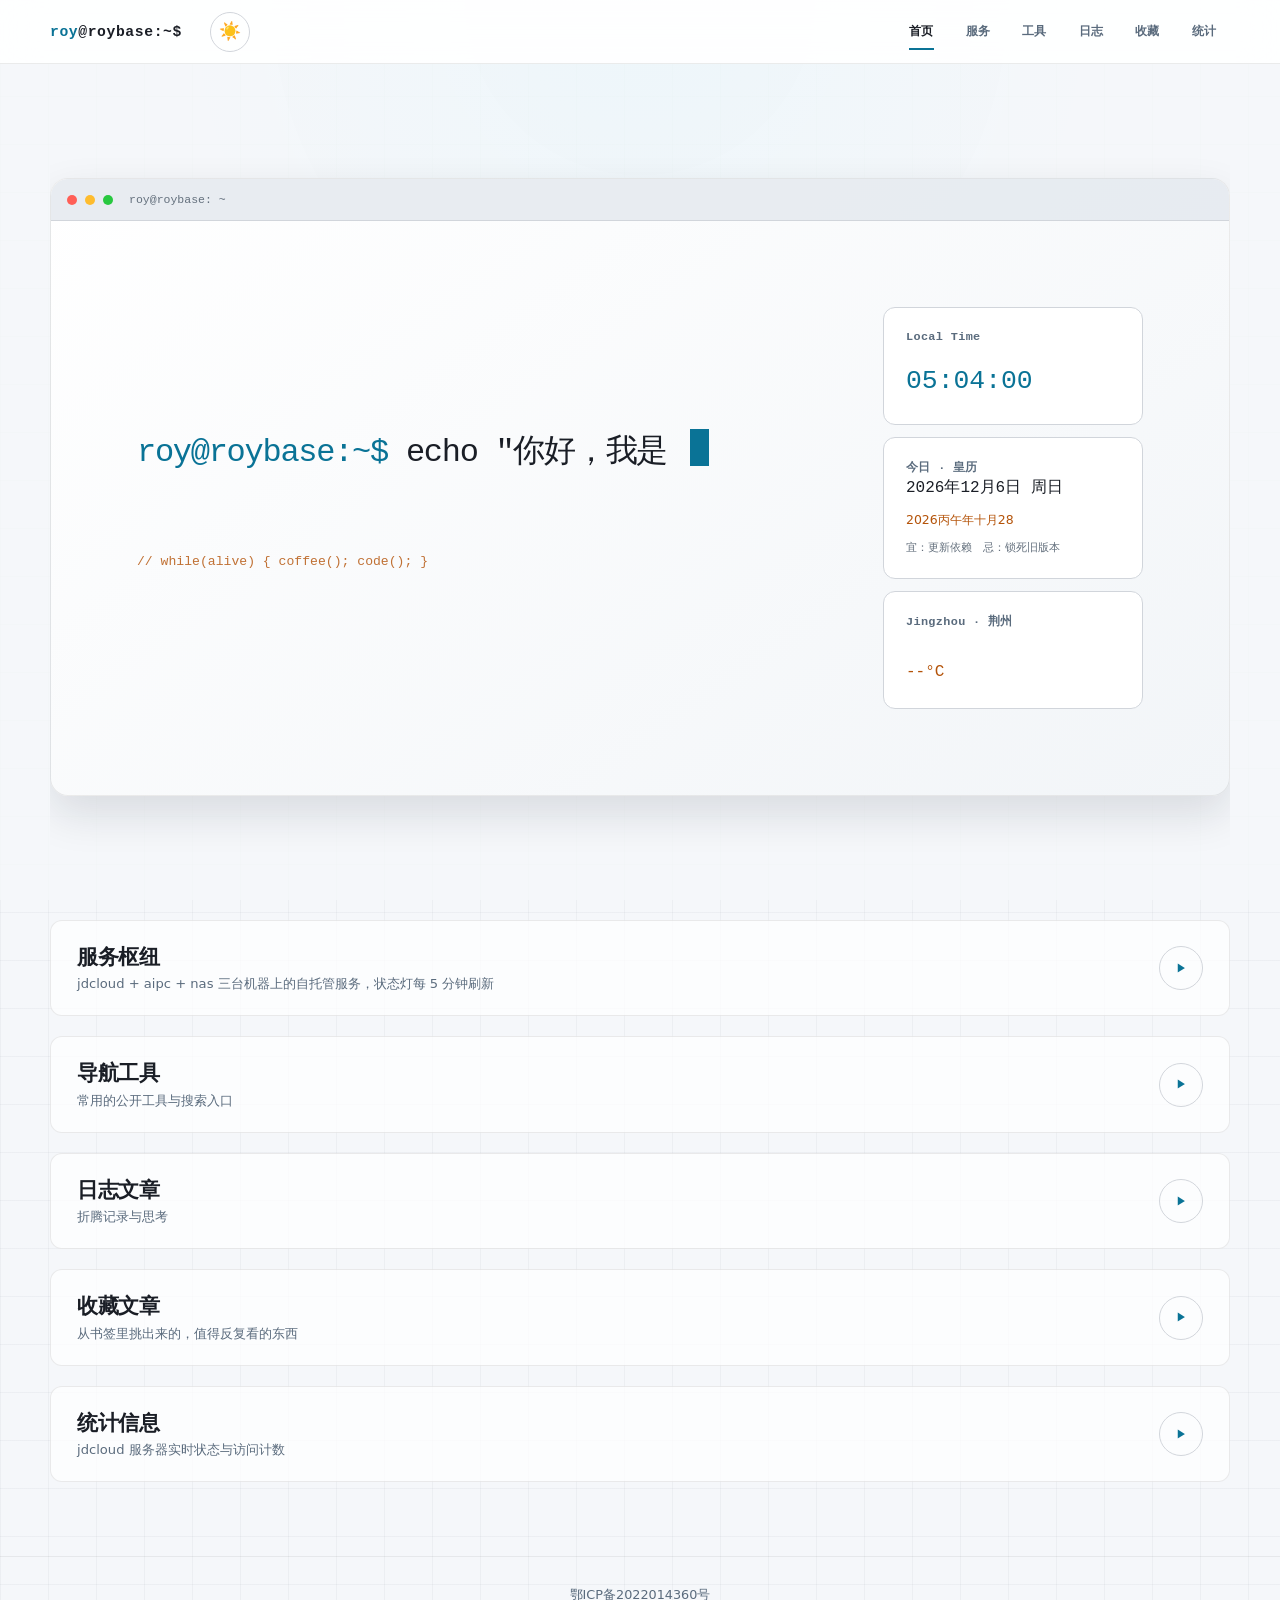
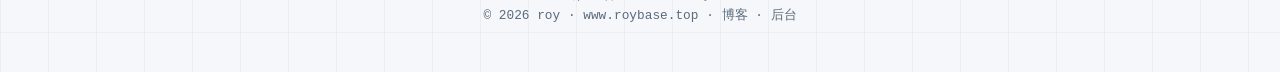
==== index.html @ a07531f5 "refactor: 面板卡片 1Panel->AcePanel(/admin)、删除已下线 DSH 卡片、打字机文案路径改指宿主 nginx" ====
<!DOCTYPE html>
<html lang="zh-CN">
<head>
  <meta charset="utf-8">
  <meta name="viewport" content="width=device-width, initial-scale=1">
  <title>roybase · roy 的个人主页与自托管服务导航</title>
  <meta name="description" content="roy 的个人主页与自托管服务导航：汇总 jdcloud / aipc / nas 三台机器上的 16 个自托管服务（1Panel、SiYuan、NAS、DSH 等），附常用工具导航、折腾日志与技术收藏。">
  <meta name="keywords" content="自托管,homelab,个人主页,导航,1Panel,SiYuan,NAS,工具导航,折腾日志">
  <meta name="author" content="roy">
  <meta name="robots" content="index,follow,max-image-preview:large">
  <meta property="og:title" content="roybase · roy 的个人主页与自托管服务导航">
  <meta property="og:description" content="汇总三台服务器上的 16 个自托管服务、工具导航与折腾日志。">
  <meta property="og:type" content="website">
  <meta property="og:locale" content="zh_CN">
  <meta property="og:site_name" content="roybase">
  <meta property="og:image" content="https://www.roybase.top/img/og-image.webp">
  <meta property="og:image:type" content="image/webp">
  <meta property="og:image:width" content="1200">
  <meta property="og:image:height" content="630">
  <meta name="twitter:card" content="summary">
  <meta name="twitter:image" content="https://www.roybase.top/img/og-image.webp">
  <meta name="twitter:title" content="roybase · roy 的个人主页与自托管服务导航">
  <meta name="twitter:description" content="汇总三台服务器上的 16 个自托管服务、工具导航与折腾日志。">
  <meta property="og:url" content="https://www.roybase.top/">
  <link rel="canonical" href="https://www.roybase.top/">
  <link rel="alternate" type="application/rss+xml" title="roybase 日志" href="/api/blog">
  <link rel="dns-prefetch" href="https://api.open-meteo.com">
<script type="application/ld+json">
  {
    "@context": "https://schema.org",
    "@type": "Person",
    "name": "roy",
    "url": "https://www.roybase.top/",
    "description": "roy 的个人主页与自托管服务导航",
    "sameAs": [
      "https://blog.roybase.top/"
    ]
  }
  </script>
<script type="application/ld+json">
  {
    "@context": "https://schema.org",
    "@type": "WebSite",
    "name": "roybase",
    "alternateName": "roy 的个人主页",
    "url": "https://www.roybase.top/",
    "inLanguage": "zh-CN",
    "description": "roy 的个人主页：自托管服务、工具导航、日志与收藏"
  }
  </script>
  <link rel="icon" href="/favicon.ico" sizes="48x48 32x32 16x16">
  <link rel="icon" href="data:image/svg+xml,%3Csvg xmlns='http://www.w3.org/2000/svg' viewBox='0 0 64 64'%3E%3Crect width='64' height='64' rx='12' fill='%230a0e14'/%3E%3Cpath d='M18 22l14 10-14 10' stroke='%236ee7ff' stroke-width='6' fill='none' stroke-linecap='round' stroke-linejoin='round'/%3E%3Crect x='36' y='42' width='12' height='6' fill='%23ffb86b'/%3E%3C/svg%3E" type="image/svg+xml">
  <link rel="apple-touch-icon" href="/img/apple-touch-icon.png">
  <link rel="manifest" href="/manifest.json">
  <meta name="theme-color" id="meta-theme-color" content="#0a0e14">
  <script src="/js/theme.js?v=1"></script>

  <link rel="stylesheet" href="/css/style.css?v=13">
</head>
<body>
<a href="#main-content" class="sr-only sr-only-focusable">跳转到主要内容</a>


  <!-- 左导航挂件：终端风格装饰条 -->
  <nav id="sidebar">
    <div class="sidebar-inner">
      <span class="sidebar-brand"><b>roy</b>@roybase</span>
      <div class="sidebar-links">
        <a href="#hero" title="首页">首页</a>
        <a href="#services" title="服务">服务</a>
        <a href="#tools" title="工具">工具</a>
        <a href="#articles" title="日志">日志</a>
        <a href="#bookmarks" title="收藏">收藏</a>
        <a href="#stats" title="统计">统计</a>
      </div>
    </div>
    <div class="sidebar-ticker" id="sidebar-ticker">
      <div class="ticker-inner" id="ticker-inner"></div>
    </div>
  </nav>

  <!-- 顶部导航（移动端） -->
  <nav id="topnav">
    <div class="nav-inner">
      <span class="brand"><b>roy</b>@roybase:~$</span>
      <button class="theme-toggle" id="theme-toggle" title="切换主题" aria-label="切换主题">🌙</button>
      <div class="nav-links">
        <a href="#hero">首页</a>
        <a href="#services">服务</a>
        <a href="#tools">工具</a>
        <a href="#articles">日志</a>
        <a href="#bookmarks">收藏</a>
        <a href="#stats">统计</a>
      </div>
    </div>
  </nav>

  <main class="container" id="main-content">
    <!-- 首屏：终端风介绍 + 时钟 + 天气 -->
    <section id="hero">
      <h1>roybase · roy 的个人主页与自托管服务导航</h1>
      <div class="terminal reveal in">
        <div class="terminal-bar">
          <span class="dot r"></span><span class="dot y"></span><span class="dot g"></span>
          <span class="terminal-title">roy@roybase: ~</span>
        </div>
        <div class="terminal-body">
          <div class="hero-copy">
            <p class="prompt-line">
              <span class="prompt">roy@roybase:~$</span> <span id="typewriter">echo "你好，我是 roy —— 把能自托管的都自托管了"</span><span class="cursor" id="cursor"></span>
            </p>
            <p class="random-dialogue" id="random-dialogue" aria-live="polite">// 正在连接 roybase…</p>
          </div>
          <div class="hero-cards">
            <div class="card" id="clock-card">
              <span class="card-label">Local Time</span>
              <span id="clock" class="mono">--:--:--</span>
            </div>
            <div class="card" id="calendar-card">
              <span class="card-label">今日 · 皇历</span>
              <span id="calendar-gregorian" class="mono">--</span>
              <span id="calendar" class="calendar-lunar">--</span>
              <span id="huangli" class="calendar-note">宜：自托管　忌：拖延</span>
            </div>
            <div class="card" id="weather-card">
              <span class="card-label">Jingzhou · 荆州</span>
              <span id="weather" class="mono">loading…</span>
            </div>
          </div>
        </div>
      </div>
    </section>

    <!-- 服务枢纽：5 组 16 卡片 -->
    <section id="services" class="collapsible-section">
      <button class="section-toggle" aria-expanded="false" aria-controls="services-content" aria-label="服务枢纽">
        <div class="section-head">
          <h2>服务枢纽</h2>
          <p class="section-sub">jdcloud + aipc + nas 三台机器上的自托管服务，状态灯每 5 分钟刷新</p>
        </div>
        <span class="toggle-icon" aria-hidden="true">▶</span>
      </button>
      <div id="services-content" class="section-content" hidden>
        <div id="service-groups">
          <div class="service-group reveal">
            <h3>Home Server · jdcloud</h3>
            <div class="service-grid">
              <a class="card service-card" href="https://1p.roybase.top/admin" target="_blank" rel="noopener" data-key="acepanel">
                <span class="status-dot"></span><h4>AcePanel</h4>
                <p>服务器面板 · jdcloud</p>
                <span class="svc-url">https://1p.roybase.top/admin</span>
              </a>
              <a class="card service-card" href="https://term.roybase.top" target="_blank" rel="noopener" data-key="term">
                <span class="status-dot"></span><h4>Web Terminal</h4>
                <p>网页终端 · jdcloud</p>
                <span class="svc-url">https://term.roybase.top</span>
              </a>
              <a class="card service-card" href="https://nas.roybase.com" target="_blank" rel="noopener" data-key="homebox">
                <span class="status-dot"></span><h4>NAS</h4>
                <p>存储 · Homebox</p>
                <span class="svc-url">https://nas.roybase.com</span>
              </a>
            </div>
          </div>

          <div class="service-group reveal">
            <h3>AI PC · aipc</h3>
            <div class="service-grid">
              <a class="card service-card" href="https://siyuan.roybase.com" target="_blank" rel="noopener" data-key="siyuan">
                <span class="status-dot"></span><h4>SiYuan</h4>
                <p>知识库笔记</p>
                <span class="svc-url">https://siyuan.roybase.com</span>
              </a>
              <a class="card service-card" href="https://itools.roybase.com" target="_blank" rel="noopener" data-key="itools">
                <span class="status-dot"></span><h4>IT Tools</h4>
                <p>IT 工具导航</p>
                <span class="svc-url">https://itools.roybase.com</span>
              </a>
              <a class="card service-card" href="https://lxc.roybase.com" target="_blank" rel="noopener" data-key="lxc">
                <span class="status-dot"></span><h4>Linux Command</h4>
                <p>命令速查</p>
                <span class="svc-url">https://lxc.roybase.com</span>
              </a>
              <a class="card service-card" href="https://apf.roybase.com" target="_blank" rel="noopener" data-key="apf">
                <span class="status-dot"></span><h4>FreeLLMAPI</h4>
                <p>本地 LLM API 网关</p>
                <span class="svc-url">https://apf.roybase.com</span>
              </a>
              <a class="card service-card" href="https://sou.roybase.com" target="_blank" rel="noopener" data-key="sou">
                <span class="status-dot"></span><h4>Hermes Search</h4>
                <p>搜索入口</p>
                <span class="svc-url">https://sou.roybase.com</span>
              </a>

              <a class="card service-card" href="https://lc.roybase.com" target="_blank" rel="noopener" data-key="lc">
                <span class="status-dot"></span><h4>llama.cpp</h4>
                <p>本地 LLM 推理 · aipc</p>
                <span class="svc-url">https://lc.roybase.com</span>
              </a>
            </div>
          </div>

          <div class="service-group reveal">
            <h3>Model Monitor · aipc</h3>
            <div class="service-grid">
              <a class="card service-card" href="https://ai.roybase.com" target="_blank" rel="noopener" data-key="ai-mon">
                <span class="status-dot"></span><h4>模型监控</h4>
                <p>Strata + ninfer 只读面板</p>
                <span class="svc-url">https://ai.roybase.com</span>
              </a>
            </div>
          </div>

          <div class="service-group reveal">
            <h3>AI Tools</h3>
            <div class="service-grid">
              <a class="card service-card" href="https://dsh.roybase.com" target="_blank" rel="noopener" data-key="dsh-aipc">
                <span class="status-dot"></span><h4>DSH (aipc)</h4>
                <p>工具面板 · aipc</p>
                <span class="svc-url">https://dsh.roybase.com</span>
              </a>
              <a class="card service-card" href="https://dpan.roybase.com" target="_blank" rel="noopener" data-key="dpan">
                <span class="status-dot"></span><h4>dPanel</h4>
                <p>网盘下载面板</p>
                <span class="svc-url">https://dpan.roybase.com</span>
              </a>
              <a class="card service-card" href="https://hm.roybase.com" target="_blank" rel="noopener" data-key="hm">
                <span class="status-dot"></span><h4>Hermes Agent</h4>
                <p>AI Agent 面板</p>
                <span class="svc-url">https://hm.roybase.com</span>
              </a>
              <a class="card service-card" href="https://claw.roybase.com" target="_blank" rel="noopener" data-key="claw">
                <span class="status-dot"></span><h4>OpenClaw</h4>
                <p>AI 编码助手面板</p>
                <span class="svc-url">https://claw.roybase.com</span>
              </a>
            </div>
          </div>

          <div class="service-group reveal">
            <h3>Network</h3>
            <div class="service-grid">
              <a class="card service-card" href="https://lucky.roybase.com" target="_blank" rel="noopener" data-key="lucky">
                <span class="status-dot"></span><h4>Lucky</h4>
                <p>反向代理/网络工具</p>
                <span class="svc-url">https://lucky.roybase.com</span>
              </a>
            </div>
          </div>
          <p class="status-note" id="status-note" hidden></p>
        </div>
      </div>
    </section>

    <!-- 导航工具 -->
    <section id="tools" class="collapsible-section">
      <button class="section-toggle" aria-expanded="false" aria-controls="tools-content" aria-label="导航工具">
        <div class="section-head">
          <h2>导航工具</h2>
          <p class="section-sub">常用的公开工具与搜索入口</p>
        </div>
        <span class="toggle-icon" aria-hidden="true">▶</span>
      </button>
      <div id="tools-content" class="section-content" hidden>
        <div id="tool-list" class="reveal">
          <p class="link-group-label">实用工具</p>
          <div class="link-grid">
            <div class="link-row"><a href="https://www.an2.net/zi/" target="_blank" rel="noopener">田字格字帖生成器</a><span class="link-note">打印字帖</span></div>
            <div class="link-row"><a href="https://www.biaozhun.org/" target="_blank" rel="noopener">标准网</a><span class="link-note">国标查询下载</span></div>
            <div class="link-row"><a href="https://www.bmcx.com/" target="_blank" rel="noopener">便民查询网</a><span class="link-note">生活查询</span></div>
            <div class="link-row"><a href="https://sqlfiddle.com/" target="_blank" rel="noopener">SQL Fiddle</a><span class="link-note">SQL 在线环境</span></div>
            <div class="link-row"><a href="https://msdn.itellyou.cn/" target="_blank" rel="noopener">MSDN, 我告诉你</a><span class="link-note">系统/软件镜像</span></div>
            <div class="link-row"><a href="https://github.com/Stirling-Tools/Stirling-PDF" target="_blank" rel="noopener">Stirling-PDF</a><span class="link-note">PDF 工具箱 · 94k★</span></div>
          </div>
          <p class="link-group-label">开源清单与项目</p>
          <div class="link-grid">
            <div class="link-row"><a href="https://github.com/awesome-selfhosted/awesome-selfhosted" target="_blank" rel="noopener">Awesome Selfhosted</a><span class="link-note">自托管总清单 · 324k★</span></div>
            <div class="link-row"><a href="https://github.com/mikeroyal/Self-Hosting-Guide" target="_blank" rel="noopener">Self-Hosting Guide</a><span class="link-note">自托管入门手册 · 23k★</span></div>
            <div class="link-row"><a href="https://github.com/Atarity/deploy-your-own-saas" target="_blank" rel="noopener">Deploy Your Own SaaS</a><span class="link-note">自建替代 SaaS 清单 · 10k★</span></div>
            <div class="link-row"><a href="https://github.com/awesome-foss/awesome-sysadmin" target="_blank" rel="noopener">awesome-sysadmin</a><span class="link-note">运维工具清单 · 35k★</span></div>
            <div class="link-row"><a href="https://github.com/lissy93/awesome-privacy" target="_blank" rel="noopener">awesome-privacy</a><span class="link-note">隐私替代方案 · 9.9k★</span></div>
            <div class="link-row"><a href="https://github.com/AwesomeHomelab/awesome-homelab" target="_blank" rel="noopener">awesome-homelab</a><span class="link-note">家庭实验室应用 · 2.5k★</span></div>
            <div class="link-row"><a href="https://github.com/digitalblossom/alternative-frontends" target="_blank" rel="noopener">alternative-frontends</a><span class="link-note">隐私前端替代 · 2.3k★</span></div>
            <div class="link-row"><a href="https://github.com/rafska/awesome-local-llm" target="_blank" rel="noopener">awesome-local-llm</a><span class="link-note">本地模型清单 · 2.9k★</span></div>
            <div class="link-row"><a href="https://github.com/glanceapp/glance" target="_blank" rel="noopener">Glance</a><span class="link-note">信息聚合仪表盘 · 37k★</span></div>
            <div class="link-row"><a href="https://github.com/KKKKhazix/AIHOT" target="_blank" rel="noopener">AIHOT</a><span class="link-note">自建 AI 热点日报 · 6k★</span></div>
            <div class="link-row"><a href="https://github.com/f/prompts.chat" target="_blank" rel="noopener">prompts.chat</a><span class="link-note">提示词库 · 172k★</span></div>
          </div>
        </div>
      </div>
    </section>

    <!-- 日志文章 -->
    <section id="articles" class="collapsible-section">
      <button class="section-toggle" aria-expanded="false" aria-controls="articles-content" aria-label="日志文章">
        <div class="section-head">
          <h2>日志文章</h2>
          <p class="section-sub">折腾记录与思考</p>
        </div>
        <span class="toggle-icon" aria-hidden="true">▶</span>
      </button>
      <div id="articles-content" class="section-content" hidden>
        <div id="article-list" class="article-tree reveal" role="list" aria-label="文章列表">
          <!-- 文章树由 JS 从 /api/blog RSS feed 动态渲染（年→月→文章） -->
        </div>
      </div>
    </section>

    <!-- 收藏文章 -->
    <section id="bookmarks" class="collapsible-section">
      <button class="section-toggle" aria-expanded="false" aria-controls="bookmarks-content" aria-label="收藏文章">
        <div class="section-head">
          <h2>收藏文章</h2>
          <p class="section-sub">从书签里挑出来的，值得反复看的东西</p>
        </div>
        <span class="toggle-icon" aria-hidden="true">▶</span>
      </button>
      <div id="bookmarks-content" class="section-content" hidden>
        <div id="bookmark-tree" class="bookmark-tree reveal" role="list" aria-label="收藏文章列表">
          <!-- 收藏树由 JS 从 /bookmarks.json 渲染（分类→链接） -->
        </div>
      </div>
    </section>

    <!-- 统计信息 -->
    <section id="stats" class="collapsible-section">
      <button class="section-toggle" aria-expanded="false" aria-controls="stats-content" aria-label="统计信息">
        <div class="section-head">
          <h2>统计信息</h2>
          <p class="section-sub">jdcloud 服务器实时状态与访问计数</p>
        </div>
        <span class="toggle-icon" aria-hidden="true">▶</span>
      </button>
      <div id="stats-content" class="section-content" hidden>
        <div id="stats-grid" class="stats-wrap reveal">
          <div class="stats-group">
            <div class="stats-subhead">服务器状态</div>
            <div class="stats-grid">
              <div class="card stat-card">
                <span class="stat-value" id="stat-uptime">--</span>
                <span class="stat-label">Uptime</span>
              </div>
              <div class="card stat-card">
                <span class="stat-value" id="stat-load">--</span>
                <span class="stat-label">Load Avg</span>
              </div>
              <div class="card stat-card">
                <span class="stat-value" id="stat-mem">--</span>
                <span class="stat-label">Memory</span>
              </div>
              <div class="card stat-card">
                <span class="stat-value" id="stat-visits">--</span>
                <span class="stat-label">Visits</span>
              </div>
            </div>
          </div>
          <div class="stats-group">
            <div class="stats-subhead">访客信息</div>
            <div class="stats-grid">
              <div class="card stat-card visitor-card"><span class="stat-value" id="visitor-ip">--</span><span class="stat-label">Visitor IP</span></div>
              <div class="card stat-card visitor-card"><span class="stat-value" id="visitor-region">--</span><span class="stat-label">Region</span></div>
              <div class="card stat-card visitor-card"><span class="stat-value stat-value-small" id="visitor-browser">--</span><span class="stat-label">Browser</span></div>
              <div class="card stat-card visitor-card"><span class="stat-value stat-value-small" id="visitor-device">--</span><span class="stat-label">Device / Locale</span></div>
            </div>
          </div>
        </div>
      </div>
    </section>
  </main>

  <footer>
    <p><a href="https://beian.miit.gov.cn" target="_blank" rel="noopener">鄂ICP备2022014360号</a></p>
    <p class="mono">© 2026 roy · <a href="https://www.roybase.top" style="color:inherit;">www.roybase.top</a> · <a href="https://blog.roybase.top/" target="_blank" rel="noopener" style="color:inherit;">博客</a> · <a href="https://admin.roybase.top/" target="_blank" rel="noopener" style="color:inherit;">后台</a></p>
  </footer>

  <script type="module" src="/js/main.js?v=15"></script>
</body>
</html>
---- css/style.css ----
/* roybase visual system v9: Impeccable craft-floor full audit, all issues fixed */
:root {
  --bg:#0a0e14; --bg-card:#111722; --bg-elevated:#1a2230;
  --accent:#6ee7ff; --accent-dim:rgba(110,231,255,.15); --accent-hover:rgba(110,231,255,.25);
  --accent-warm:#ffb86b; --accent-warm-dim:rgba(255,184,107,.12);
  --text:#e6edf3; --text-dim:#8b98a9; --text-muted:#7a8899; --danger:#ff5f57;
  --border:#1e2a3a; --border-light:rgba(110,231,255,.16); --border-accent:rgba(110,231,255,.4);
  --shadow-sm:0 8px 16px rgba(0,0,0,.3); --shadow-md:0 12px 28px rgba(0,0,0,.35); --shadow-lg:0 18px 44px rgba(0,0,0,.42);
  color-scheme:dark;
  --mono:ui-monospace,"SF Mono","JetBrains Mono",Consolas,monospace;
  --sans:system-ui,-apple-system,"PingFang SC","Microsoft YaHei",sans-serif;
  --radius:12px; --maxw:1180px;
  /* hero 配色令牌：浅色主题只改这组变量，不再写组件级 #hero 覆盖 */
  --hero-terminal-bg:linear-gradient(145deg,rgba(17,23,34,.94),rgba(10,14,20,.96));
  --hero-terminal-border:rgba(110,231,255,.24);
  --hero-bar-bg:rgba(13,19,32,.82);
  --hero-card-bg:rgba(17,23,34,.7);
}
* { box-sizing:border-box; margin:0; }
html { scroll-behavior:smooth; scroll-padding-top:80px; }
body { min-width:320px; background:var(--bg); color:var(--text); font-family:var(--sans); line-height:1.6; padding:0; overflow-x:hidden; }
body::before { content:""; position:fixed; inset:0; z-index:-1; pointer-events:none; background:radial-gradient(circle at 50% 0%,rgba(110,231,255,.09),transparent 42%),rgba(10,14,20,.84); }


/* Skip link */
.sr-only-focusable {
  position:absolute;width:1px;height:1px;padding:0;margin:-1px;overflow:hidden;clip:rect(0,0,0,0);white-space:nowrap;border:0;
}
.sr-only-focusable:focus {
  position:fixed;top:8px;left:8px;width:auto;height:auto;padding:12px 20px;margin:0;
  clip:auto;background:var(--accent);color:var(--bg);font:600 .82rem var(--mono);
  z-index:9999;border-radius:8px;outline:3px solid var(--text);
}

/* Enhanced focus indicators */
*:focus-visible {
  outline:3px solid var(--accent);
  outline-offset:3px;
  border-radius:6px;
}
button:focus-visible,
.section-toggle:focus-visible {
  outline:3px solid var(--accent);
  outline-offset:3px;
  box-shadow:0 0 0 6px rgba(110,231,255,.15);
}
a:focus-visible {
  outline:3px solid var(--accent);
  outline-offset:3px;
  text-decoration:underline;
}
input:focus-visible,
textarea:focus-visible {
  outline:3px solid var(--accent);
  outline-offset:2px;
  border-color:var(--accent);
}
/* === Browser surfaces themed from palette === */
::selection { background:var(--accent-hover); color:var(--text); }
::-webkit-scrollbar { width:10px; height:10px; }
::-webkit-scrollbar-track { background:var(--bg); }
::-webkit-scrollbar-thumb { background:var(--border); border-radius:5px; border:2px solid var(--bg); }
::-webkit-scrollbar-thumb:hover { background:rgba(110,231,255,.35); }
html { caret-color:var(--accent); }

a { color:var(--accent); text-decoration:none; transition:color .2s ease; } a:hover { color:var(--accent); text-decoration:underline; text-underline-offset:3px; } :focus-visible { outline:2px solid var(--accent); outline-offset:3px; border-radius:6px; }
.mono { font-family:var(--mono); } .sr-only { position:absolute;width:1px;height:1px;padding:0;margin:-1px;overflow:hidden;clip:rect(0,0,0,0);white-space:nowrap;border:0; }
#sidebar { display:none; }
#topnav { display:block; position:sticky; top:0; z-index:50; height:64px; border-bottom:1px solid var(--border-light); background:rgba(10,14,20,.9); backdrop-filter:blur(18px); }
#topnav .nav-inner { width:min(var(--maxw),calc(100% - 48px)); height:100%; margin:auto; padding:0; display:flex; align-items:center; gap:28px; }
#topnav .brand { color:var(--text); font:600 .92rem var(--mono); letter-spacing:.04em; white-space:nowrap; }
#topnav .brand b { color:var(--accent); }
#topnav .nav-links { display:flex; align-items:center; gap:4px; margin-left:auto; overflow:auto; scrollbar-width:none; }
#topnav .nav-links::-webkit-scrollbar { display:none; }
#topnav .nav-links a { position:relative; display:flex; align-items:center; height:40px; padding:0 14px; color:var(--text-dim); font:600 .78rem var(--sans); letter-spacing:.02em; white-space:nowrap; }
#topnav .nav-links a::after { content:""; position:absolute; left:14px; right:14px; bottom:2px; height:2px; transform:scaleX(0); transform-origin:center; background:var(--accent); transition:transform .28s cubic-bezier(.2,.8,.2,1); }
#topnav .nav-links a:hover, #topnav .nav-links a.active { color:var(--text); } #topnav .nav-links a:hover::after,#topnav .nav-links a.active::after { transform:scaleX(1); }
.container { width:min(var(--maxw),calc(100% - 48px)); max-width:none; margin:auto; padding:0; overflow-x:hidden; }
#hero { min-height:calc(100vh - 64px); padding:clamp(56px,10vh,120px) 0 clamp(54px,9vh,100px); display:grid; place-items:center; }
#hero .terminal { width:100%; overflow:hidden; border:1px solid var(--hero-terminal-border); border-radius:18px; background:var(--hero-terminal-bg); box-shadow:var(--shadow-lg); animation:hero-in .85s cubic-bezier(.2,.8,.2,1) both; }
.terminal-bar { display:flex;align-items:center;gap:8px;height:42px;padding:0 16px;border-bottom:1px solid var(--border);background:var(--hero-bar-bg); }
.terminal-bar .dot { width:10px;height:10px;border-radius:50%; } .terminal-bar .dot.r{background:#ff5f57}.terminal-bar .dot.y{background:#febc2e}.terminal-bar .dot.g{background:#28c840}
.terminal-title { margin-left:8px; color:var(--text-muted); font:.72rem var(--mono); }
#hero .terminal-body { min-height:390px; padding:clamp(38px,7vw,86px); display:grid; grid-template-columns:minmax(0,1fr) 260px; align-items:center; gap:clamp(34px,8vw,110px); }
#hero .prompt-line { margin:0; max-width:640px; min-height:3.1em; color:var(--text); font:500 clamp(1.15rem,2.5vw,2rem)/1.55 var(--mono); letter-spacing:-.04em; }
.prompt { color:var(--accent); } #typewriter { color:var(--text); } .cursor { display:inline-block;width:.6em;height:1.15em;margin-left:5px;vertical-align:-.16em;background:var(--accent);animation:blink 1s steps(2,end) infinite; }
#hero .hero-cards { display:grid; grid-template-columns:1fr; gap:12px; }
#hero .hero-cards .card { min-height:118px; padding:22px; display:flex; flex-direction:column; justify-content:space-between; border:1px solid var(--border); border-radius:var(--radius); background:var(--hero-card-bg); animation:hero-card-in .7s .16s both; }
.card-label { color:var(--text-dim); font:600 .74rem var(--mono); letter-spacing:.03em; } /* aria-label already on parent */ #clock{font-size:1.65rem;color:var(--accent)} #weather{font-size:1rem;color:var(--accent-warm)}
.collapsible-section { position:relative; margin:20px 0; overflow:hidden; border:1px solid var(--border); border-radius:var(--radius); background:rgba(17,23,34,.65); transition:border-color .3s,background .3s; }
.collapsible-section:hover { border-color:var(--accent-hover); }
.section-toggle { width:100%; min-height:92px; padding:22px 26px; display:flex; align-items:center; gap:24px; border:0; background:transparent; color:inherit; cursor:pointer; text-align:left; }
.section-toggle .section-head { flex:1; min-width:0; margin:0; display:block; }
.section-toggle .section-head h2 { margin:0; font-size:1.32rem; line-height:1.3; font-family:var(--sans); font-weight:700; letter-spacing:-.02em; }
.section-toggle .section-sub { display:block; margin-top:5px; color:var(--text-dim); font-size:.82rem; font-family:var(--sans); }
.toggle-icon { width:44px;height:44px;display:grid;place-items:center;border:1px solid var(--border);border-radius:50%;color:var(--accent);font-size:.7rem; transition:transform .4s cubic-bezier(.2,.8,.2,1),background .3s; flex-shrink:0; } .section-toggle[aria-expanded="true"] .toggle-icon { transform:rotate(90deg);background:rgba(110,231,255,.1); }
.section-content { padding:0 26px 28px; animation:view-in .4s cubic-bezier(.2,.8,.2,1) both; }
.service-group { margin:4px 0 30px; } .service-group h3,.bm-group h3 { margin-bottom:12px;padding-left:12px;border-left:2px solid var(--accent);color:var(--text-dim);font:600 .8rem var(--sans);letter-spacing:.02em; }
.service-grid { display:grid; grid-template-columns:repeat(auto-fill,minmax(220px,1fr)); gap:12px; contain:layout style; }
.card { border:1px solid var(--border); border-radius:var(--radius); background:rgba(17,23,34,.82); transition:transform .28s cubic-bezier(.2,.8,.2,1),border-color .28s,box-shadow .28s; will-change:transform; }
.card:hover { transform:translateY(-5px); border-color:var(--border-accent); box-shadow:var(--shadow-sm), var(--shadow-md); }
a.card { display:block;color:inherit; } .service-card { min-height:142px; padding:20px; display:flex!important; flex-direction:column; justify-content:center; min-height:44px; }
.service-card h4 { margin-top:11px;font-size:1rem; } .service-card p { margin-top:4px;color:var(--text-dim);font-size:.82rem; } .service-card .svc-url { margin-top:12px;overflow:hidden;color:var(--text-muted);font: .68rem var(--mono);text-overflow:ellipsis;white-space:nowrap; }
.status-dot { width:8px;height:8px;border-radius:50%;background:var(--text-dim);box-shadow:0 0 0 transparent;transition:background .3s,box-shadow .3s; }
.status-dot.loading { background:var(--accent-warm); animation:pulse 1.2s ease-in-out infinite; }
@keyframes pulse { 0%,100% { opacity:1; transform:scale(1); } 50% { opacity:.5; transform:scale(.85); } } .status-dot.up{background:var(--accent);box-shadow:0 0 8px color-mix(in srgb,var(--accent) 60%,transparent),0 0 20px color-mix(in srgb,var(--accent) 30%,transparent);}
.status-dot.down{background:var(--danger);box-shadow:0 0 8px color-mix(in srgb,var(--danger) 60%,transparent),0 0 20px color-mix(in srgb,var(--danger) 30%,transparent);}
.link-grid { display:grid;grid-template-columns:repeat(2,minmax(0,1fr));gap:8px; } .link-row { min-width:0;padding:14px 16px;border:1px solid transparent;border-radius:10px;background:rgba(10,14,20,.28);transition:background .25s,border-color .25s,transform .25s; min-height:44px; display:flex; align-items:center; }.link-row:hover{border-color:var(--border);background:rgba(110,231,255,.05);transform:translateX(4px)}.link-row a{font-size:.88rem;font-family:var(--sans)}.link-row .link-note{color:var(--text-muted);font-size:.72rem}.link-group-label { margin:20px 0 8px; color:var(--text-dim); font:600 .78rem/1 var(--mono); letter-spacing:.04em; }
.link-group-label:first-child { margin-top:0; }
.stats-grid{display:grid;grid-template-columns:repeat(4,minmax(0,1fr));gap:12px}.stat-card{padding:18px 20px;text-align:left;min-height:44px;display:flex;flex-direction:column;justify-content:center}.stat-value{display:block;color:var(--accent);font:600 1.15rem var(--mono)}.stat-card .stat-label{display:block;margin-top:6px;color:var(--text-muted);font:500 .74rem var(--sans);letter-spacing:.01em}
footer{margin-top:54px;padding:28px 20px 46px;border-top:1px solid var(--border);color:var(--text-dim);font-size:.8rem;text-align:center;font-family:var(--sans)}footer a{color:var(--text-dim)}
.reveal { opacity:0; transition:opacity .55s ease,transform .55s ease; }
.reveal.in { opacity:1; transform:none; }
/* Service group: slide from right */
.service-group.reveal { transform:translateX(24px); opacity:0; transition:opacity .6s ease,transform .6s cubic-bezier(.2,.8,.2,1); }
.service-group.reveal.in { transform:none; opacity:1; }
.service-group:nth-child(1).reveal { transition-delay:.05s; }
.service-group:nth-child(2).reveal { transition-delay:.1s; }
.service-group:nth-child(3).reveal { transition-delay:.15s; }
.service-group:nth-child(4).reveal { transition-delay:.2s; }
.service-group:nth-child(5).reveal { transition-delay:.25s; }
/* Tool list: fade only */
#tool-list.reveal { transform:none; }
/* Article/bookmark tree: slide from left */
.article-tree.reveal, .bookmark-tree.reveal { transform:translateX(-16px); }
.article-tree.reveal.in, .bookmark-tree.reveal.in { transform:none; }
/* Stats: scale up slightly */
.stats-wrap.reveal { transform:scale(.97); }
.stats-wrap.reveal.in { transform:none; }
@keyframes hero-in{from{opacity:0;transform:translateY(24px) scale(.985)}to{opacity:1;transform:none}} @keyframes hero-card-in{from{opacity:0;transform:translateX(18px)}to{opacity:1;transform:none}} @keyframes view-in{from{opacity:0;transform:translateY(8px)}to{opacity:1;transform:none}} @keyframes blink{50%{opacity:0}}


[data-theme="light"] {
  --bg:#f5f7fa; --bg-card:#ffffff; --bg-elevated:#e8ecf1;
  --text:#1a1e26; --text-dim:#5a6b7d; --text-muted:#64707d; --danger:#c13932;
  --border:#d1d5db; --border-light:rgba(110,231,255,.25); --border-accent:rgba(110,231,255,.5);
  --accent:#0a7396; --accent-dim:rgba(10,115,150,.12); --accent-hover:rgba(10,115,150,.22);
  --accent-warm:#b45309; --accent-warm-dim:rgba(180,83,9,.12);
  --hero-terminal-bg:linear-gradient(145deg,#ffffff,#f2f5f8);
  --hero-terminal-border:rgba(0,0,0,.08);
  --hero-bar-bg:rgba(230,235,240,.92);
  --hero-card-bg:#ffffff;
  --shadow-sm:0 8px 16px rgba(16,24,40,.08); --shadow-md:0 12px 28px rgba(16,24,40,.10); --shadow-lg:0 18px 44px rgba(16,24,40,.12);
  color-scheme:light;
}
[data-theme="light"] body {
  background-image:linear-gradient(rgba(30,42,58,.04) 1px,transparent 1px),linear-gradient(90deg,rgba(30,42,58,.04) 1px,transparent 1px);
  background-size:48px 48px;
}
[data-theme="light"] body::before {
  background:radial-gradient(circle at 50% 0%,rgba(110,231,255,.06),transparent 42%),rgba(245,247,250,.84);
}
[data-theme="light"] #topnav {
  background:rgba(255,255,255,.9);
  border-bottom-color:rgba(0,0,0,.08);
}
[data-theme="light"] .card {
  background:rgba(255,255,255,.85);
  border-color:rgba(0,0,0,.08);
}
[data-theme="light"] .card:hover {
  border-color:var(--accent);
  box-shadow:0 8px 24px rgba(0,0,0,.08);
}
[data-theme="light"] footer {
  border-top-color:rgba(0,0,0,.06);
}
@media (max-width:768px) and (min-width:701px) {
  .service-grid { grid-template-columns:repeat(2,minmax(0,1fr)); }
  .stats-grid { grid-template-columns:repeat(2,minmax(0,1fr)); }
  #hero .hero-cards { grid-template-columns:repeat(2,minmax(0,1fr)); }
  #hero #weather-card { grid-column:1 / -1; }
  .link-grid { grid-template-columns:repeat(2,minmax(0,1fr)); }
}
@media (max-width:700px){#topnav{height:auto;min-height:60px}#topnav .nav-inner{width:calc(100% - 32px);padding:10px 0;display:block}.nav-links{margin-top:8px!important;justify-content:flex-start}#topnav .nav-links a{height:32px;padding:0 10px;font-size:.66rem}.container{width:calc(100% - 32px)}#hero{min-height:auto;padding:38px 0 28px}#hero .terminal-body{min-height:0;grid-template-columns:1fr;gap:30px;padding:34px 22px}#hero .prompt-line{font-size:1.05rem}.section-toggle{padding:18px 16px;min-height:82px}.section-content{padding:0 16px 22px}.section-toggle .section-head{grid-template-columns:1fr}.section-toggle .section-sub{grid-column:1}.link-grid,.stats-grid{grid-template-columns:1fr}.service-grid{grid-template-columns:repeat(2,minmax(0,1fr))}.service-card{min-height:132px;padding:16px}}
@media (max-width:430px){.service-grid{grid-template-columns:1fr}.section-toggle .section-head h2{font-size:1.15rem}}
@media (prefers-reduced-motion:reduce){*,*::before,*::after{animation-duration:.001ms!important;transition-duration:.001ms!important;scroll-behavior:auto!important}.reveal{opacity:1;transform:none}.random-dialogue{opacity:.82!important}}
.collapsible-section.is-active { border-color:var(--border-accent); box-shadow:var(--shadow-md); }
.section-content.view-refresh { animation:view-in .42s cubic-bezier(.2,.8,.2,1) both; }
.hero-copy { min-width:0; }
.random-dialogue { min-height:2.8em; margin-top:24px; color:var(--accent-warm); font:.82rem/1.7 var(--mono); opacity:.82; }
.random-dialogue.dialogue-in { animation:dialogue-in .45s cubic-bezier(.2,.8,.2,1) both; }
.calendar-lunar { display:block; margin-top:8px; color:var(--accent-warm); font-size:.78rem; }
.calendar-note { display:block; margin-top:10px; color:var(--text-muted); font-size:.68rem; line-height:1.5; }
#calendar-card { min-height:142px; }
.stat-value-small { overflow:hidden; font-size:1rem; text-overflow:ellipsis; white-space:nowrap; }
.visitor-card { border-color:var(--accent-warm-dim); }
@keyframes dialogue-in { from { opacity:0; transform:translateY(7px); } to { opacity:.82; transform:none; } }
@media (max-width:900px) { .stats-grid { grid-template-columns:repeat(3,minmax(0,1fr)); } }


/* light 主题补齐：此前硬编码深色的组件 + 强调色对比度已在变量里换好 */
[data-theme="light"] .collapsible-section { background:rgba(255,255,255,.72); border-color:rgba(0,0,0,.08); }
[data-theme="light"] .link-row { background:rgba(30,42,58,.04); }
[data-theme="light"] .link-row:hover { background:var(--accent-dim); border-color:rgba(0,0,0,.08); }
[data-theme="light"] .tree-node > summary.tree-branch:hover { background:rgba(30,42,58,.06); }
[data-theme="light"] .random-dialogue { opacity:.9; }

@media (max-width:700px) { #hero .hero-cards { grid-template-columns:repeat(2,minmax(0,1fr)); } #hero #weather-card { grid-column:1 / -1; } .stats-grid { grid-template-columns:repeat(2,minmax(0,1fr)); } }
@media (max-width:430px) { #hero .hero-cards { grid-template-columns:1fr; } #hero #weather-card { grid-column:auto; } }

/* Theme toggle button */
.theme-toggle {
  width:40px;height:40px;border:1px solid var(--border);border-radius:50%;
  background:transparent;color:var(--text-dim);cursor:pointer;
  display:flex;align-items:center;justify-content:center;
  transition:background .3s,border-color .3s,color .3s;
  font-size:1.1rem;
}
.theme-toggle:hover {
  background:var(--accent-dim);border-color:var(--accent);color:var(--accent);
}
/* v5: 文件树视图（日志/收藏）+ 统计分组小标题 */
.article-tree, .bookmark-tree { display:flex; flex-direction:column; gap:2px; padding:8px 0; }
.tree-node { margin:0; }
.tree-node > summary.tree-branch { display:flex; align-items:center; gap:8px; padding:7px 10px; border-radius:8px; color:var(--text); font:500 .86rem var(--sans); cursor:pointer; list-style:none; user-select:none; transition:background .2s; }
.tree-node > summary.tree-branch::-webkit-details-marker { display:none; }
.tree-node > summary.tree-branch:hover { background:var(--accent-dim); }
.tree-children { display:flex; flex-direction:column; gap:2px; margin-left:16px; padding-left:14px; border-left:1px solid var(--border); }
.tree-leaf { display:flex; align-items:baseline; gap:8px; min-width:0; padding:10px; border-radius:8px; color:var(--text); font-size:.85rem; font-family:var(--sans); transition:background .2s,color .2s; min-height:44px; }
.tree-leaf:hover { background:var(--accent-dim); color:var(--accent); }
.tree-date, .tree-note { margin-left:auto; flex-shrink:0; color:var(--text-muted); font:.68rem var(--mono); white-space:nowrap; }

/* === Loading skeleton === */
@keyframes shimmer {
  0% { background-position:-200% 0; }
  100% { background-position:200% 0; }
}
.skeleton {
  background:linear-gradient(90deg,var(--border) 25%,var(--bg-elevated) 50%,var(--border) 75%);
  background-size:200% 100%;
  animation:shimmer 1.5s ease-in-out infinite;
  border-radius:var(--radius);
}
.skeleton-card { min-height:142px; padding:20px; }
.skeleton-text { height:1em; margin-bottom:.5em; border-radius:4px; }
.skeleton-text:last-child { width:60%; }
.skeleton-label { width:80px; height:.8em; margin-bottom:.6em; }

/* === Error banner === */
.error-banner {
  padding:12px 16px;border:1px solid color-mix(in srgb,var(--danger) 30%,transparent);border-radius:10px;
  background:color-mix(in srgb,var(--danger) 8%,transparent);color:var(--danger);font:.82rem var(--mono);
  display:flex;align-items:center;gap:8px;
}
.error-banner button {
  margin-left:auto;padding:4px 12px;border:1px solid color-mix(in srgb,var(--danger) 40%,transparent);
  border-radius:6px;background:transparent;color:var(--danger);font:.72rem var(--mono);
  cursor:pointer;
}
.error-banner button:hover { background:color-mix(in srgb,var(--danger) 12%,transparent); }

/* === Offline indicator === */
.offline-badge {
  position:fixed;bottom:20px;right:20px;padding:8px 16px;
  background:var(--accent-warm);color:var(--bg);
  font:600 .72rem var(--mono);border-radius:20px;
  z-index:100;display:none;
}
.offline-badge.show { display:block; }
/* === Empty / loading states */
.tree-empty { padding:16px; color:var(--text-dim); font:.82rem var(--sans); text-align:center; }
.status-note { padding:12px; color:var(--accent-warm); font:.82rem var(--sans); text-align:center; }
.stats-wrap { display:flex; flex-direction:column; gap:24px; }
.stats-subhead { margin-bottom:10px; padding-left:12px; border-left:2px solid var(--accent); color:var(--text-dim); font:600 .82rem var(--mono); letter-spacing:.03em; }

/* === SEO: visible page heading (was screen-reader-only; now a real h1) */
#hero > h1 {
  position:absolute;width:1px;height:1px;padding:0;margin:-1px;
  overflow:hidden;clip:rect(0,0,0,0);white-space:nowrap;border:0;
}
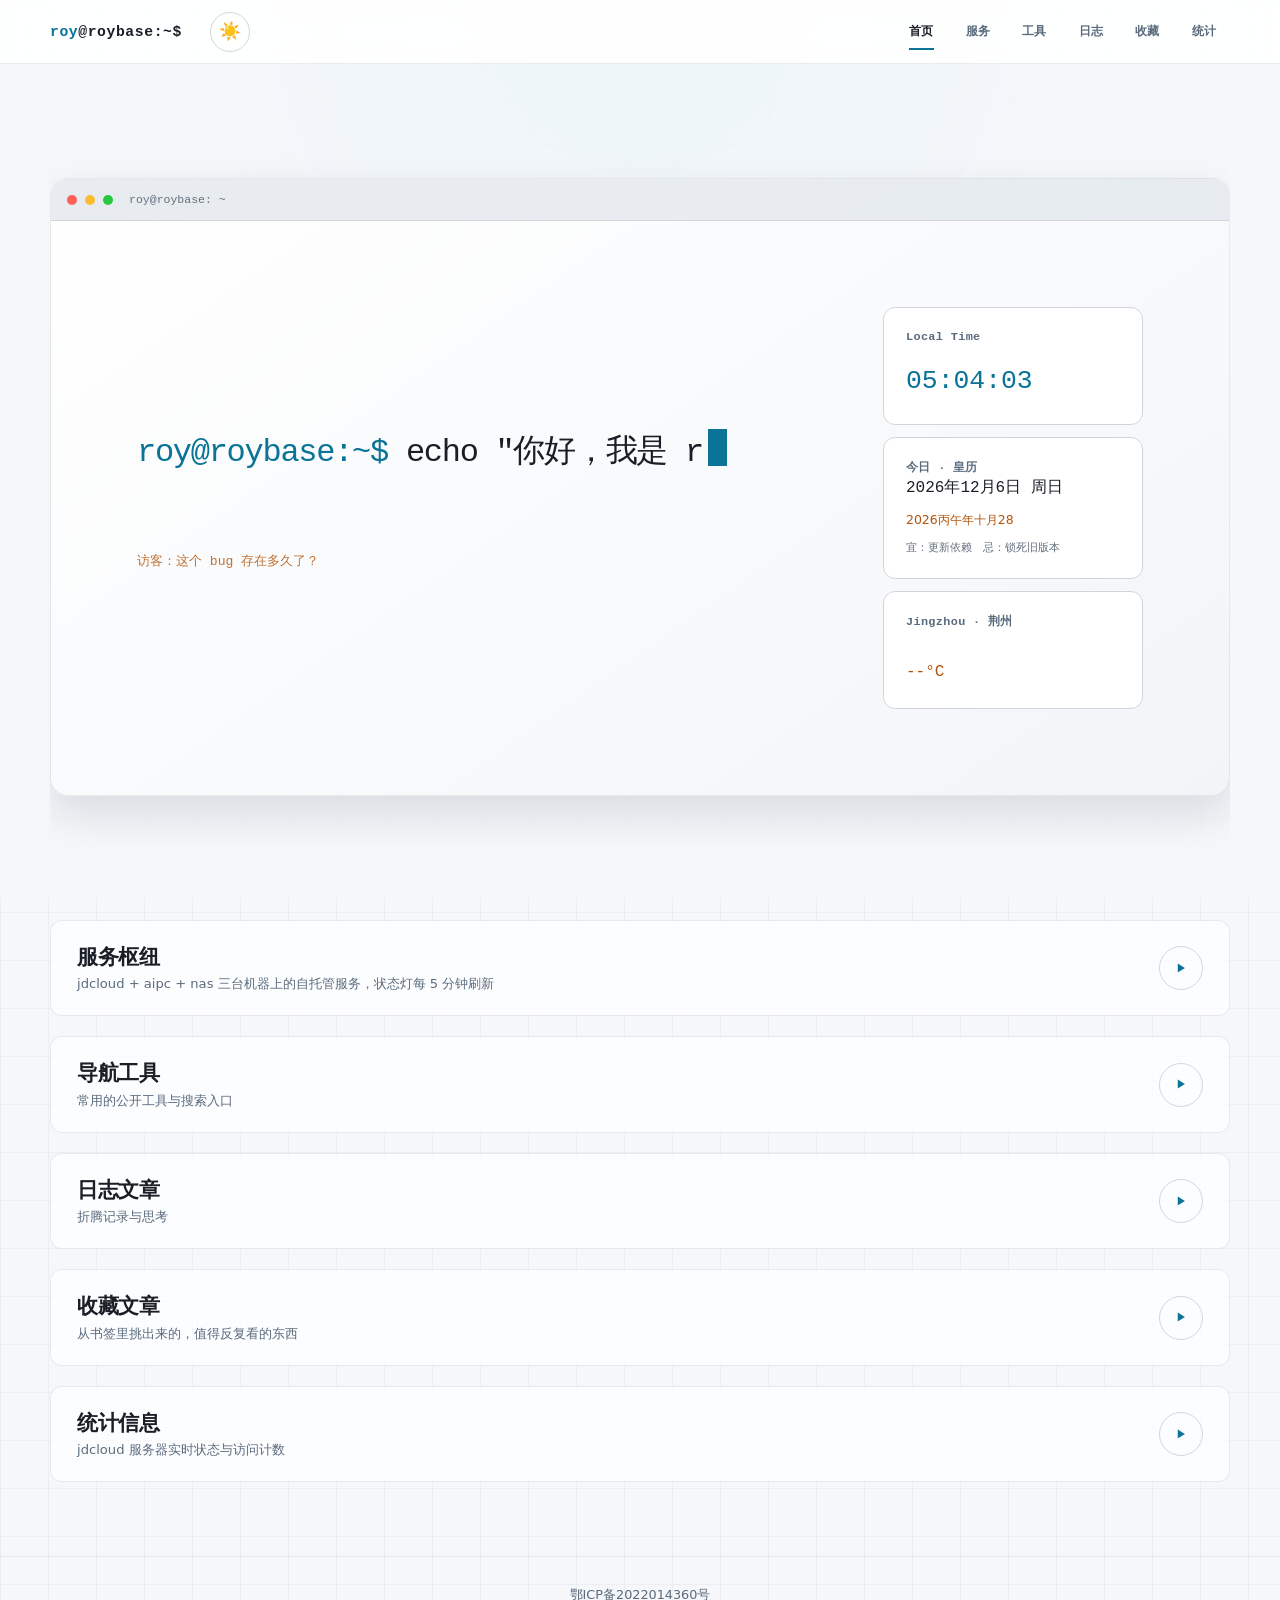
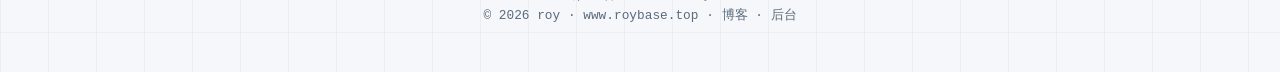
==== commit 4657ba16: "fix: 移除已下线服务卡片 dsh-aipc 与 dpan（aipc 侧 10443/8807 已无监听与容器）" ====
--- a/index.html
+++ b/index.html
@@ -214,16 +214,6 @@
           <div class="service-group reveal">
             <h3>AI Tools</h3>
             <div class="service-grid">
-              <a class="card service-card" href="https://dsh.roybase.com" target="_blank" rel="noopener" data-key="dsh-aipc">
-                <span class="status-dot"></span><h4>DSH (aipc)</h4>
-                <p>工具面板 · aipc</p>
-                <span class="svc-url">https://dsh.roybase.com</span>
-              </a>
-              <a class="card service-card" href="https://dpan.roybase.com" target="_blank" rel="noopener" data-key="dpan">
-                <span class="status-dot"></span><h4>dPanel</h4>
-                <p>网盘下载面板</p>
-                <span class="svc-url">https://dpan.roybase.com</span>
-              </a>
               <a class="card service-card" href="https://hm.roybase.com" target="_blank" rel="noopener" data-key="hm">
                 <span class="status-dot"></span><h4>Hermes Agent</h4>
                 <p>AI Agent 面板</p>
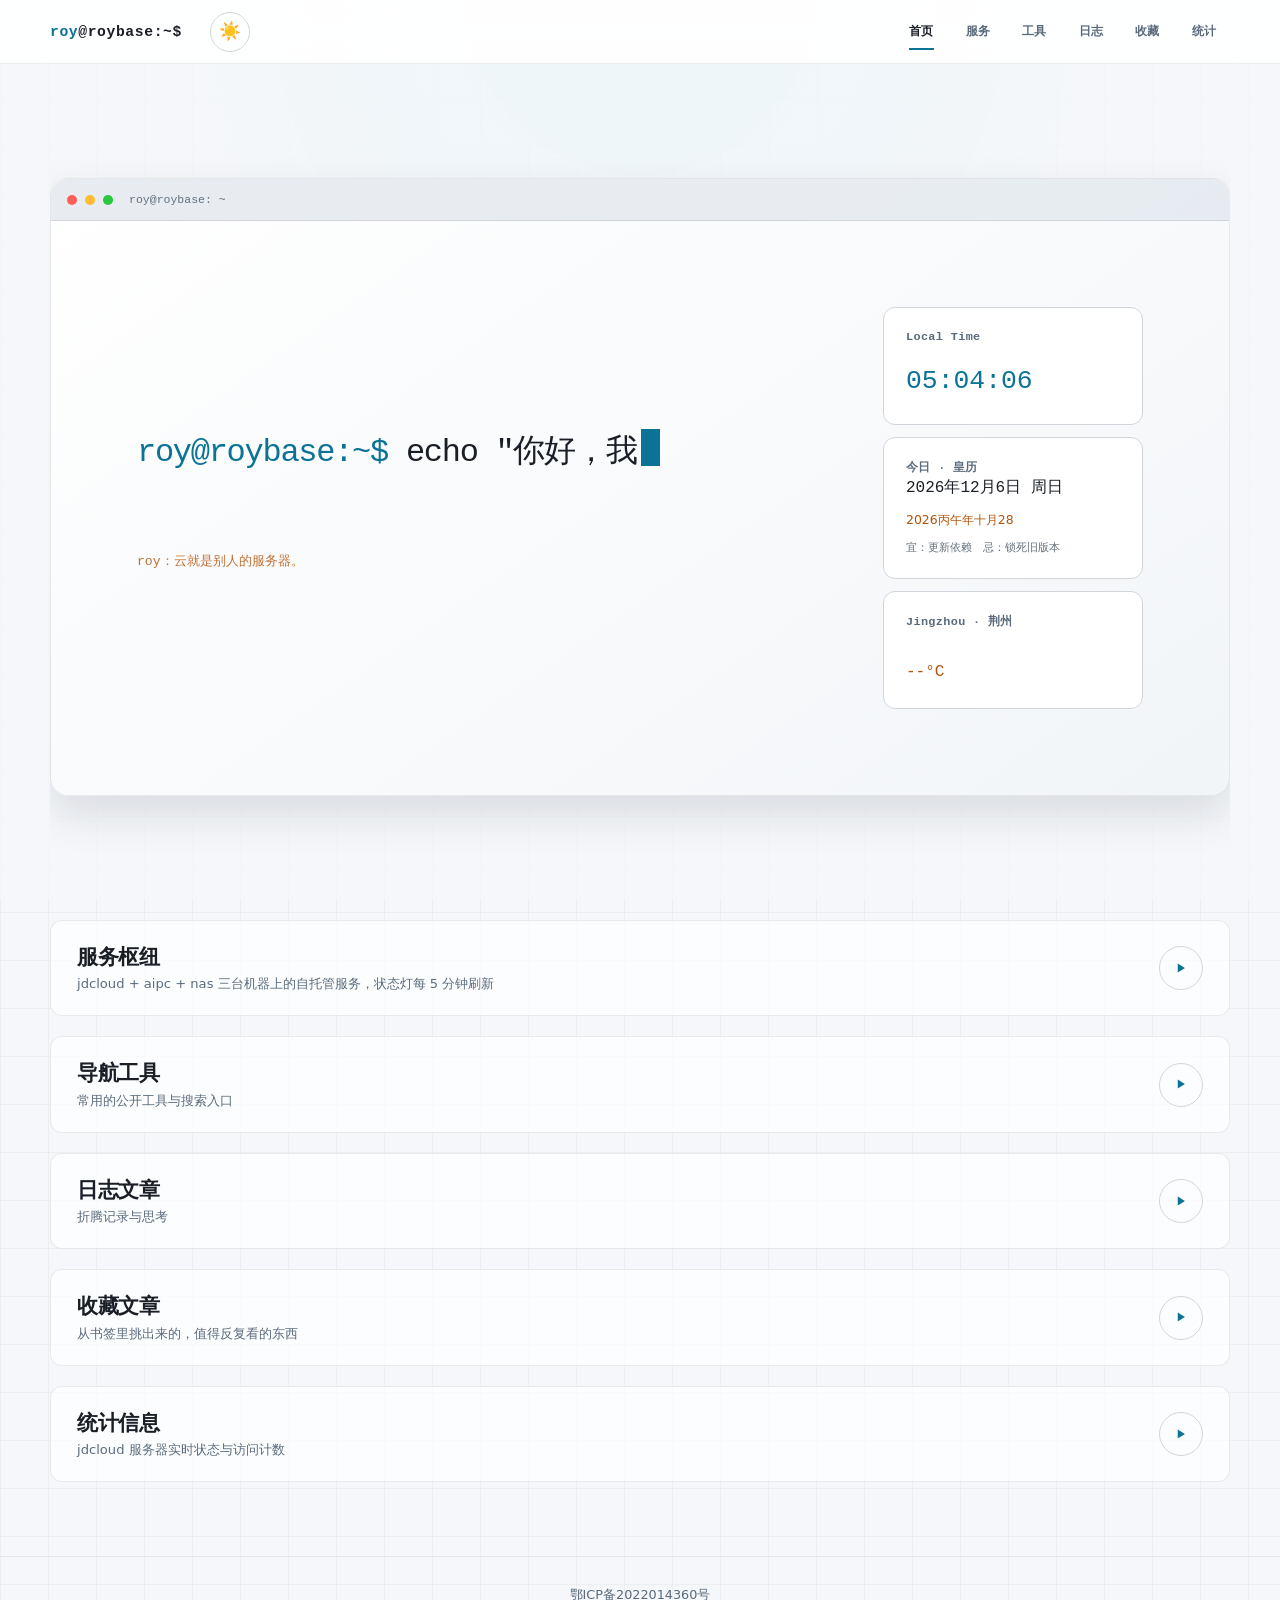
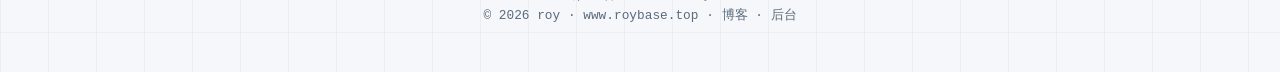
==== commit 8b37c1a4: "feat: 新增博客/远程pi/镜像监控三张服务卡（16 键），站点侧 status_check 副本同步为权威版" ====
--- a/index.html
+++ b/index.html
@@ -160,6 +160,16 @@
                 <p>存储 · Homebox</p>
                 <span class="svc-url">https://nas.roybase.com</span>
               </a>
+              <a class="card service-card" href="https://blog.roybase.top" target="_blank" rel="noopener" data-key="blog">
+                <span class="status-dot"></span><h4>博客</h4>
+                <p>Typecho · 与主页同视觉</p>
+                <span class="svc-url">https://blog.roybase.top</span>
+              </a>
+              <a class="card service-card" href="https://rp.roybase.top/health" target="_blank" rel="noopener" data-key="rp">
+                <span class="status-dot"></span><h4>远程 pi</h4>
+                <p>pi 中继 · 运维通道</p>
+                <span class="svc-url">https://rp.roybase.top/health</span>
+              </a>
             </div>
           </div>
 
@@ -196,6 +206,11 @@
                 <span class="status-dot"></span><h4>llama.cpp</h4>
                 <p>本地 LLM 推理 · aipc</p>
                 <span class="svc-url">https://lc.roybase.com</span>
+              </a>
+              <a class="card service-card" href="https://mirror.roybase.top" target="_blank" rel="noopener" data-key="mirror">
+                <span class="status-dot"></span><h4>镜像监控</h4>
+                <p>Docker 镜像加速 · aipc</p>
+                <span class="svc-url">https://mirror.roybase.top</span>
               </a>
             </div>
           </div>
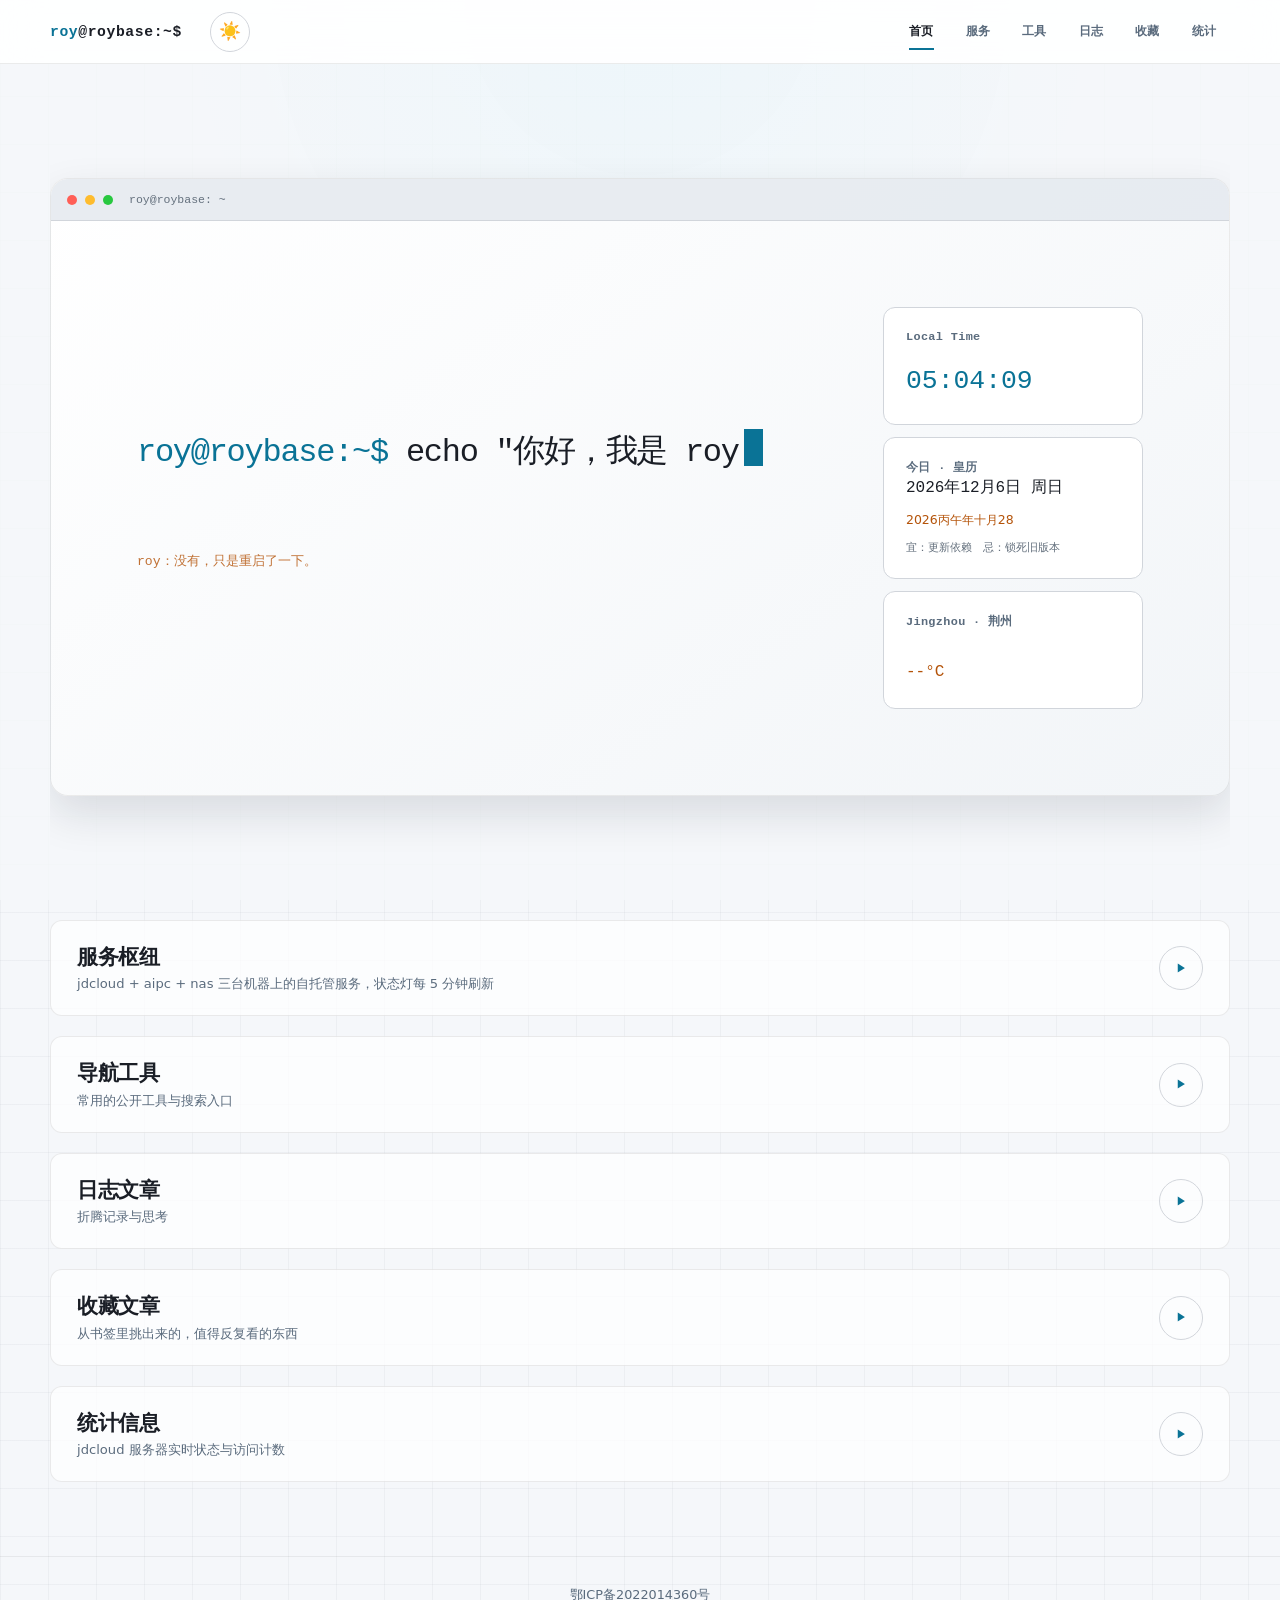
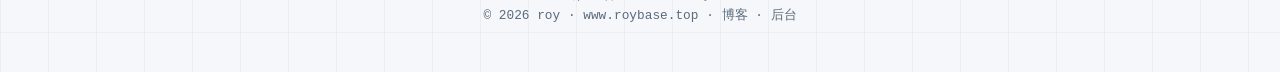
==== commit 5ae74fd8: "fix: term 下线后卡片改挂主页自探(16 键对齐)，status_check 权威版同步站点副本" ====
--- a/index.html
+++ b/index.html
@@ -150,10 +150,10 @@
                 <p>服务器面板 · jdcloud</p>
                 <span class="svc-url">https://1p.roybase.top/admin</span>
               </a>
-              <a class="card service-card" href="https://term.roybase.top" target="_blank" rel="noopener" data-key="term">
-                <span class="status-dot"></span><h4>Web Terminal</h4>
-                <p>网页终端 · jdcloud</p>
-                <span class="svc-url">https://term.roybase.top</span>
+              <a class="card service-card" href="https://www.roybase.top/" target="_blank" rel="noopener" data-key="self">
+                <span class="status-dot"></span><h4>个人主页</h4>
+                <p>本站自探 · jdcloud</p>
+                <span class="svc-url">https://www.roybase.top/</span>
               </a>
               <a class="card service-card" href="https://nas.roybase.com" target="_blank" rel="noopener" data-key="homebox">
                 <span class="status-dot"></span><h4>NAS</h4>
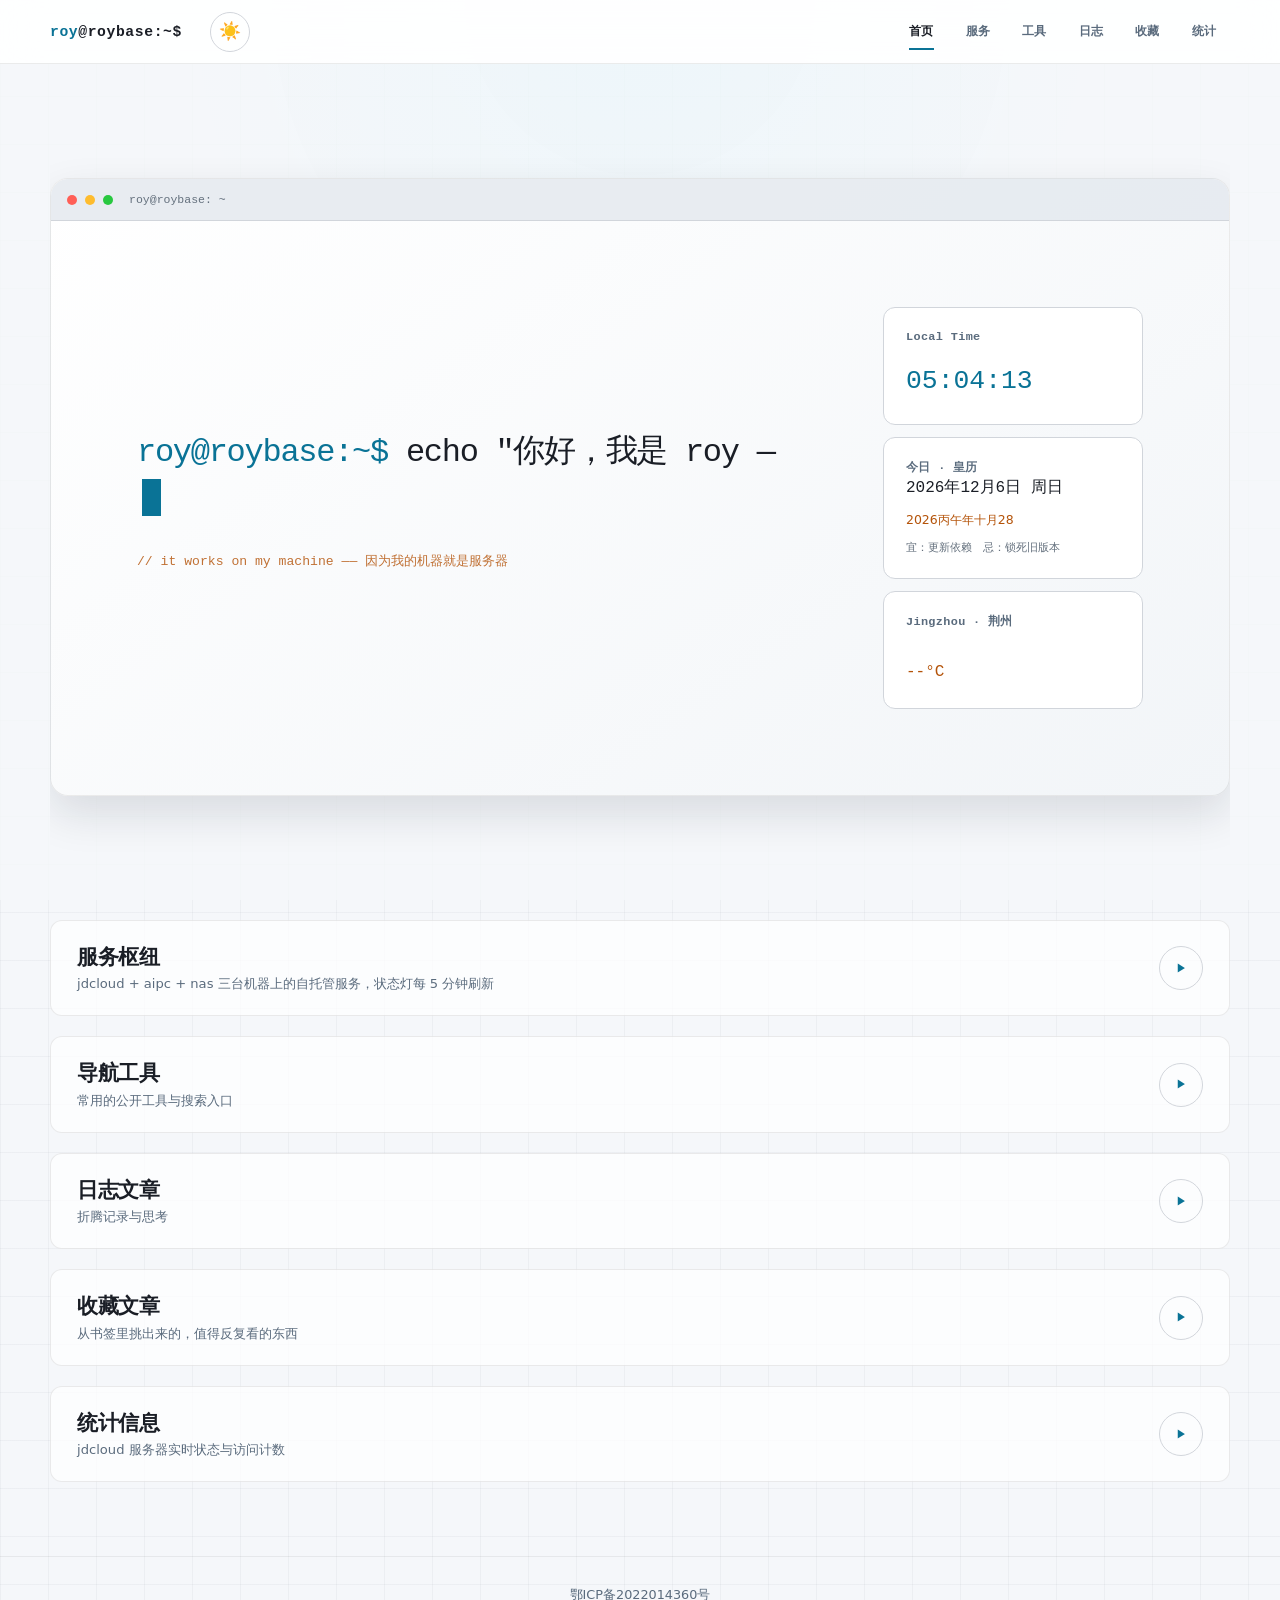
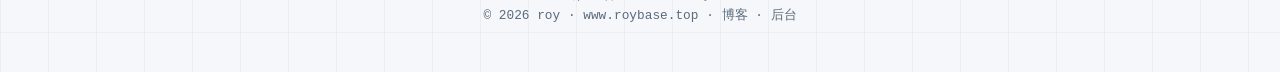
==== commit 092726a7: "feat: 新增 octo 管家中枢卡片（17 键），status_check 加 octo 探活 - index.html 新增「管家中枢 · sfj」分组，卡片 data-key="octo" →" ====
--- a/index.html
+++ b/index.html
@@ -252,6 +252,16 @@
               </a>
             </div>
           </div>
+          <div class="service-group reveal">
+            <h3>管家中枢 · sfj</h3>
+            <div class="service-grid">
+              <a class="card service-card" href="https://octo.roybase.top/" target="_blank" rel="noopener" data-key="octo">
+                <span class="status-dot"></span><h4>octo 小三子</h4>
+                <p>管家中枢 · AI 管家面板</p>
+                <span class="svc-url">https://octo.roybase.top/</span>
+              </a>
+            </div>
+          </div>
           <p class="status-note" id="status-note" hidden></p>
         </div>
       </div>
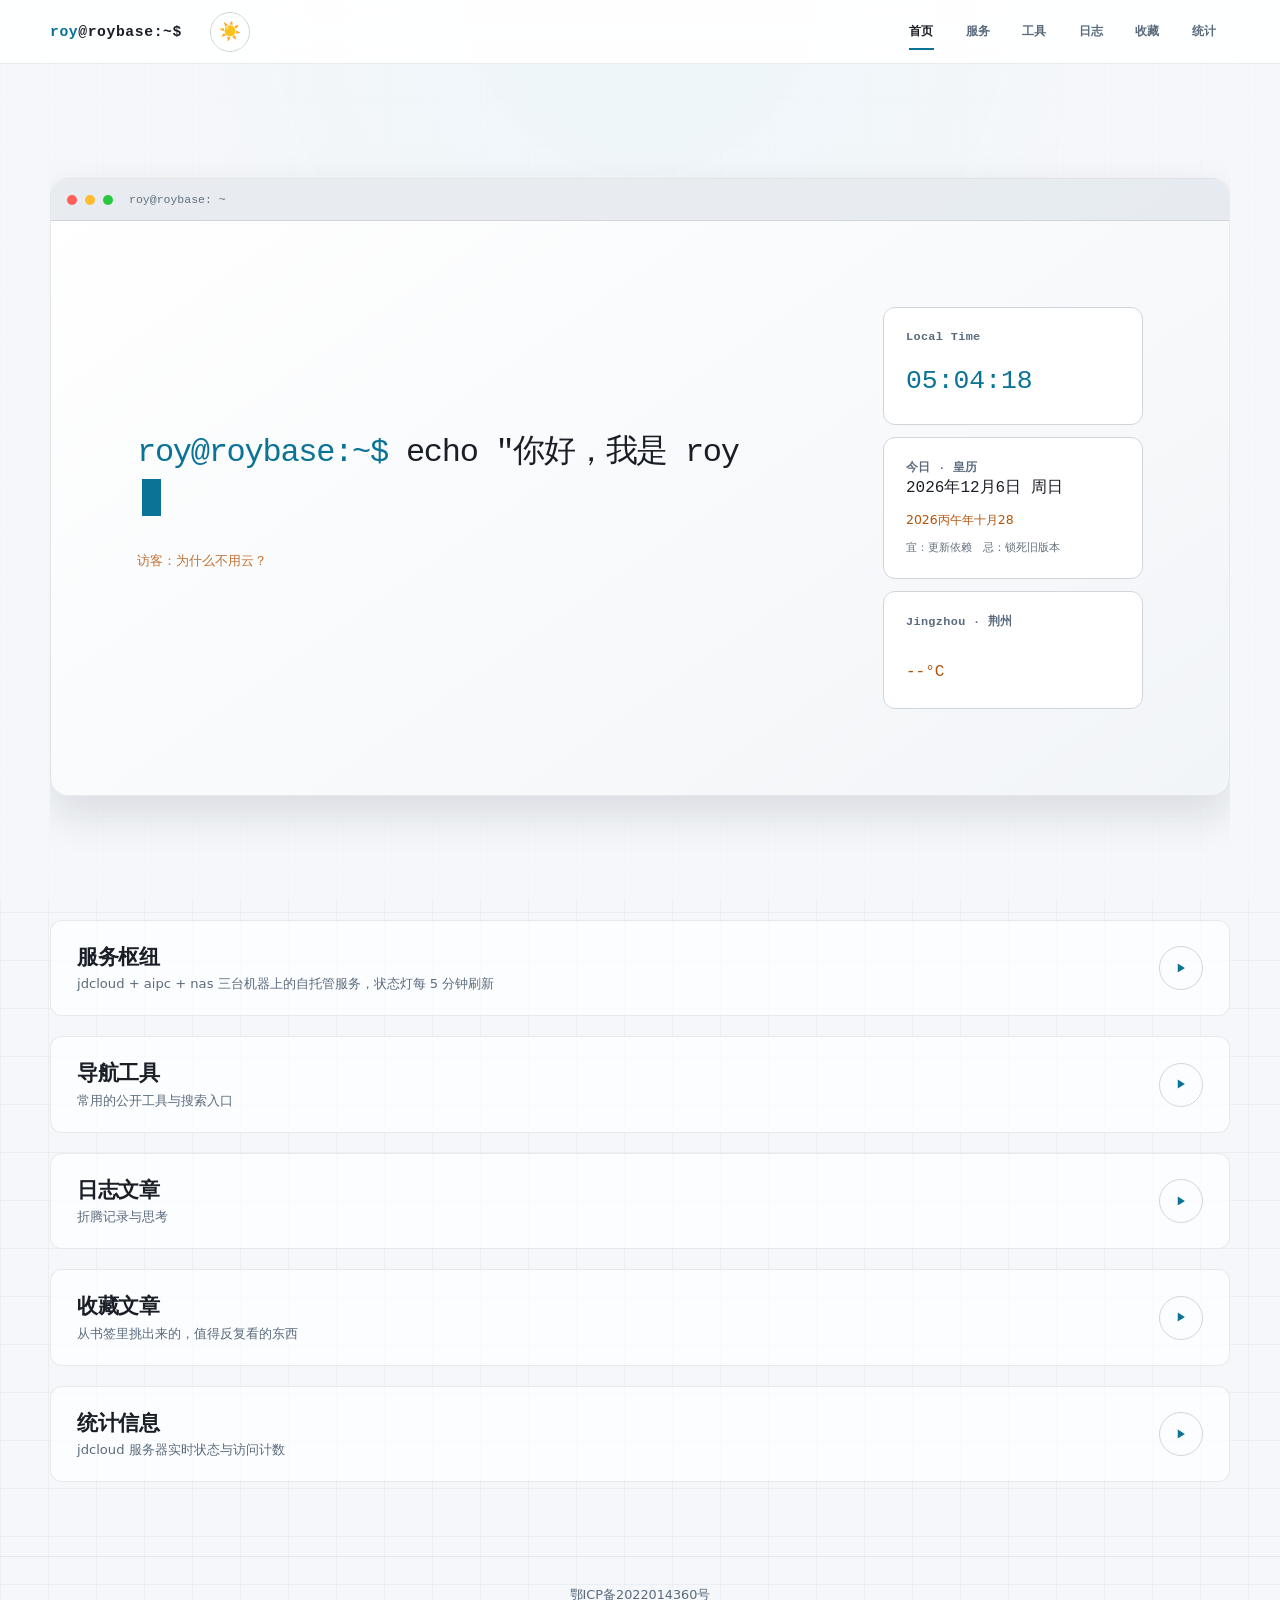
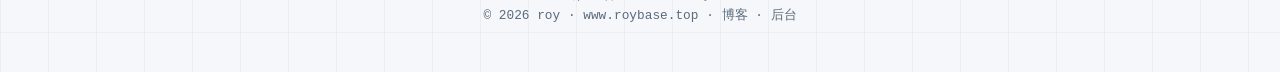
==== commit d29f362a: "feat: 新增 NAS 主站与 NAS 3325 两张服务卡（19 键），status_check 权威版同步站点副本" ====
--- a/index.html
+++ b/index.html
@@ -160,6 +160,16 @@
                 <p>存储 · Homebox</p>
                 <span class="svc-url">https://nas.roybase.com</span>
               </a>
+              <a class="card service-card" href="https://nas.roybase.top" target="_blank" rel="noopener" data-key="nas">
+                <span class="status-dot"></span><h4>NAS 主站</h4>
+                <p>反代 · tailscale 直达 NAS</p>
+                <span class="svc-url">https://nas.roybase.top</span>
+              </a>
+              <a class="card service-card" href="https://nas.roybase.top:3325" target="_blank" rel="noopener" data-key="nas3325">
+                <span class="status-dot"></span><h4>NAS 3325</h4>
+                <p>专用端口服务</p>
+                <span class="svc-url">https://nas.roybase.top:3325</span>
+              </a>
               <a class="card service-card" href="https://blog.roybase.top" target="_blank" rel="noopener" data-key="blog">
                 <span class="status-dot"></span><h4>博客</h4>
                 <p>Typecho · 与主页同视觉</p>
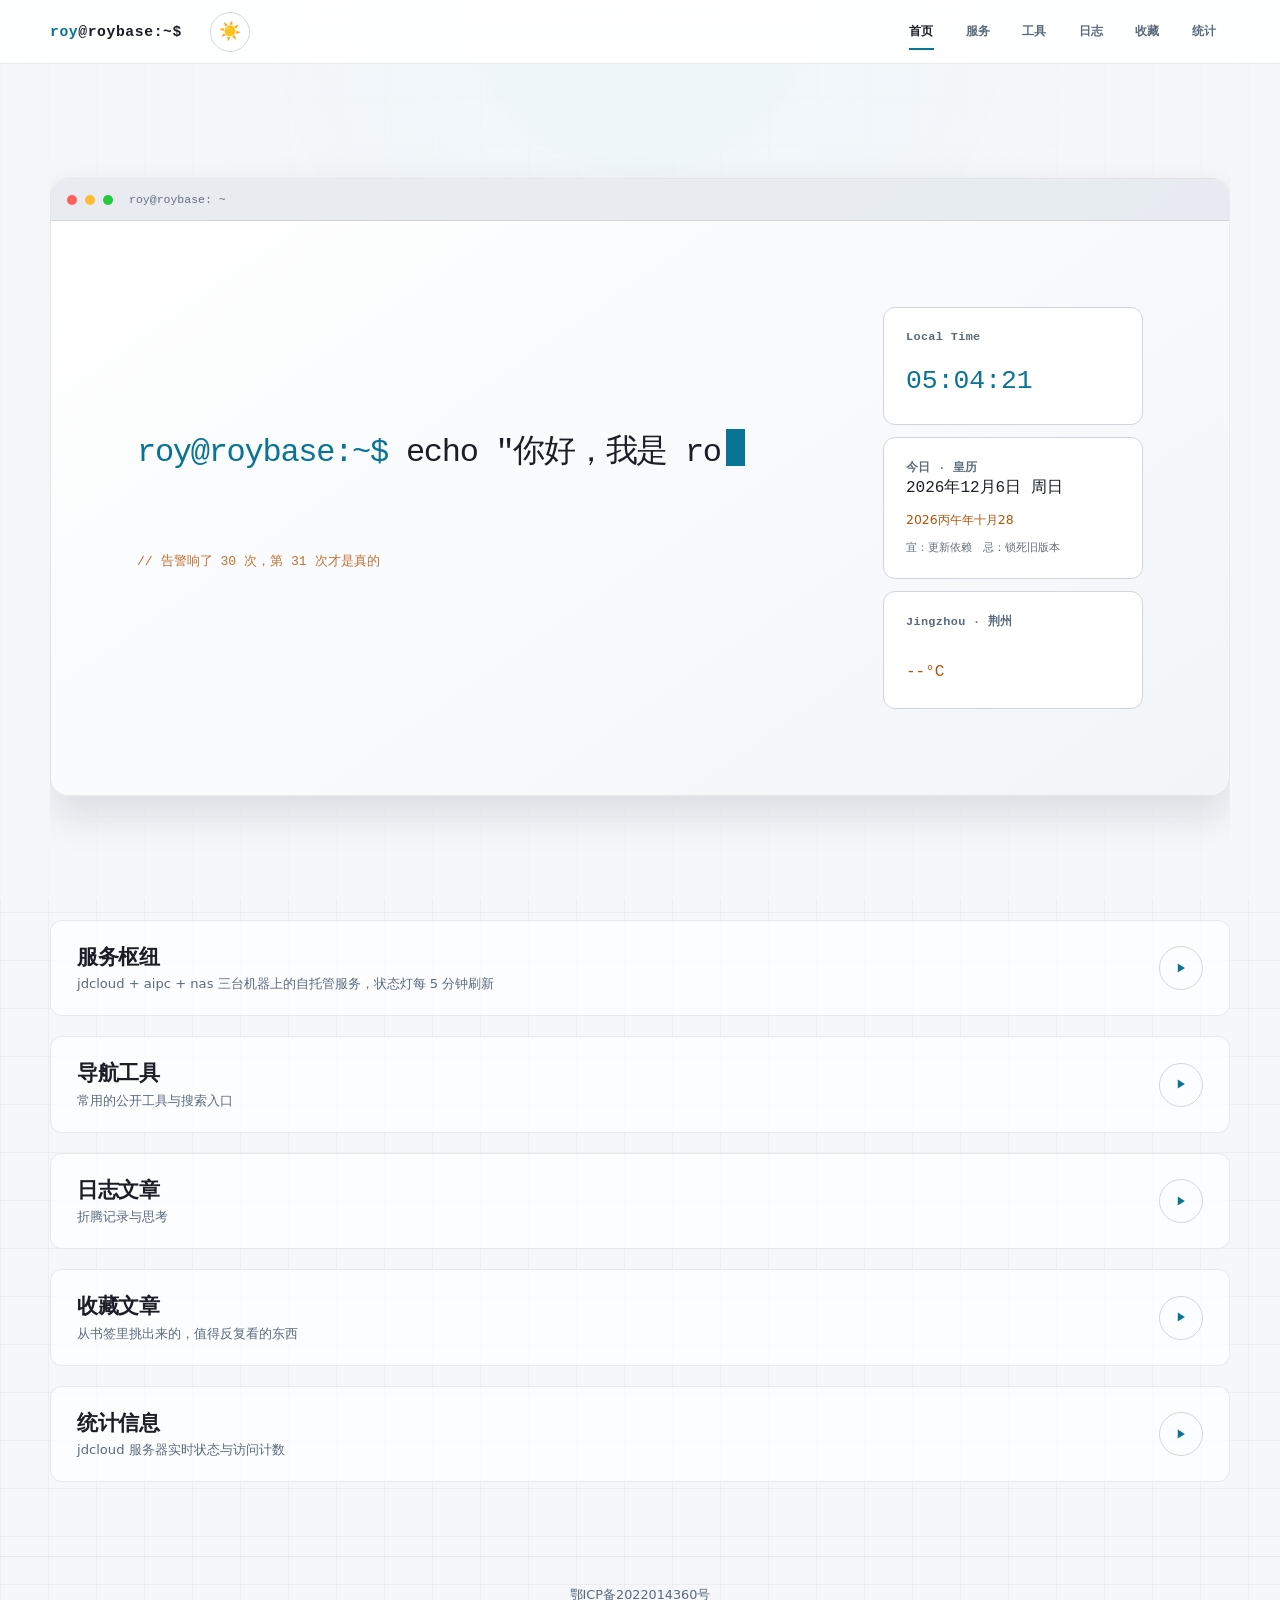
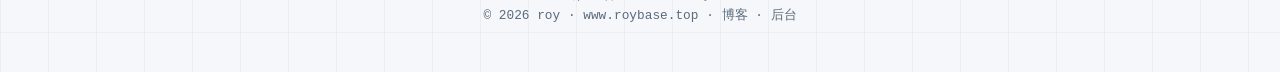
==== commit a88cc9c0: "chore: 拆除 NAS 3325 预留入口（卡片与状态键回退 18 键对齐）" ====
--- a/index.html
+++ b/index.html
@@ -165,11 +165,6 @@
                 <p>反代 · tailscale 直达 NAS</p>
                 <span class="svc-url">https://nas.roybase.top</span>
               </a>
-              <a class="card service-card" href="https://nas.roybase.top:3325" target="_blank" rel="noopener" data-key="nas3325">
-                <span class="status-dot"></span><h4>NAS 3325</h4>
-                <p>专用端口服务</p>
-                <span class="svc-url">https://nas.roybase.top:3325</span>
-              </a>
               <a class="card service-card" href="https://blog.roybase.top" target="_blank" rel="noopener" data-key="blog">
                 <span class="status-dot"></span><h4>博客</h4>
                 <p>Typecho · 与主页同视觉</p>
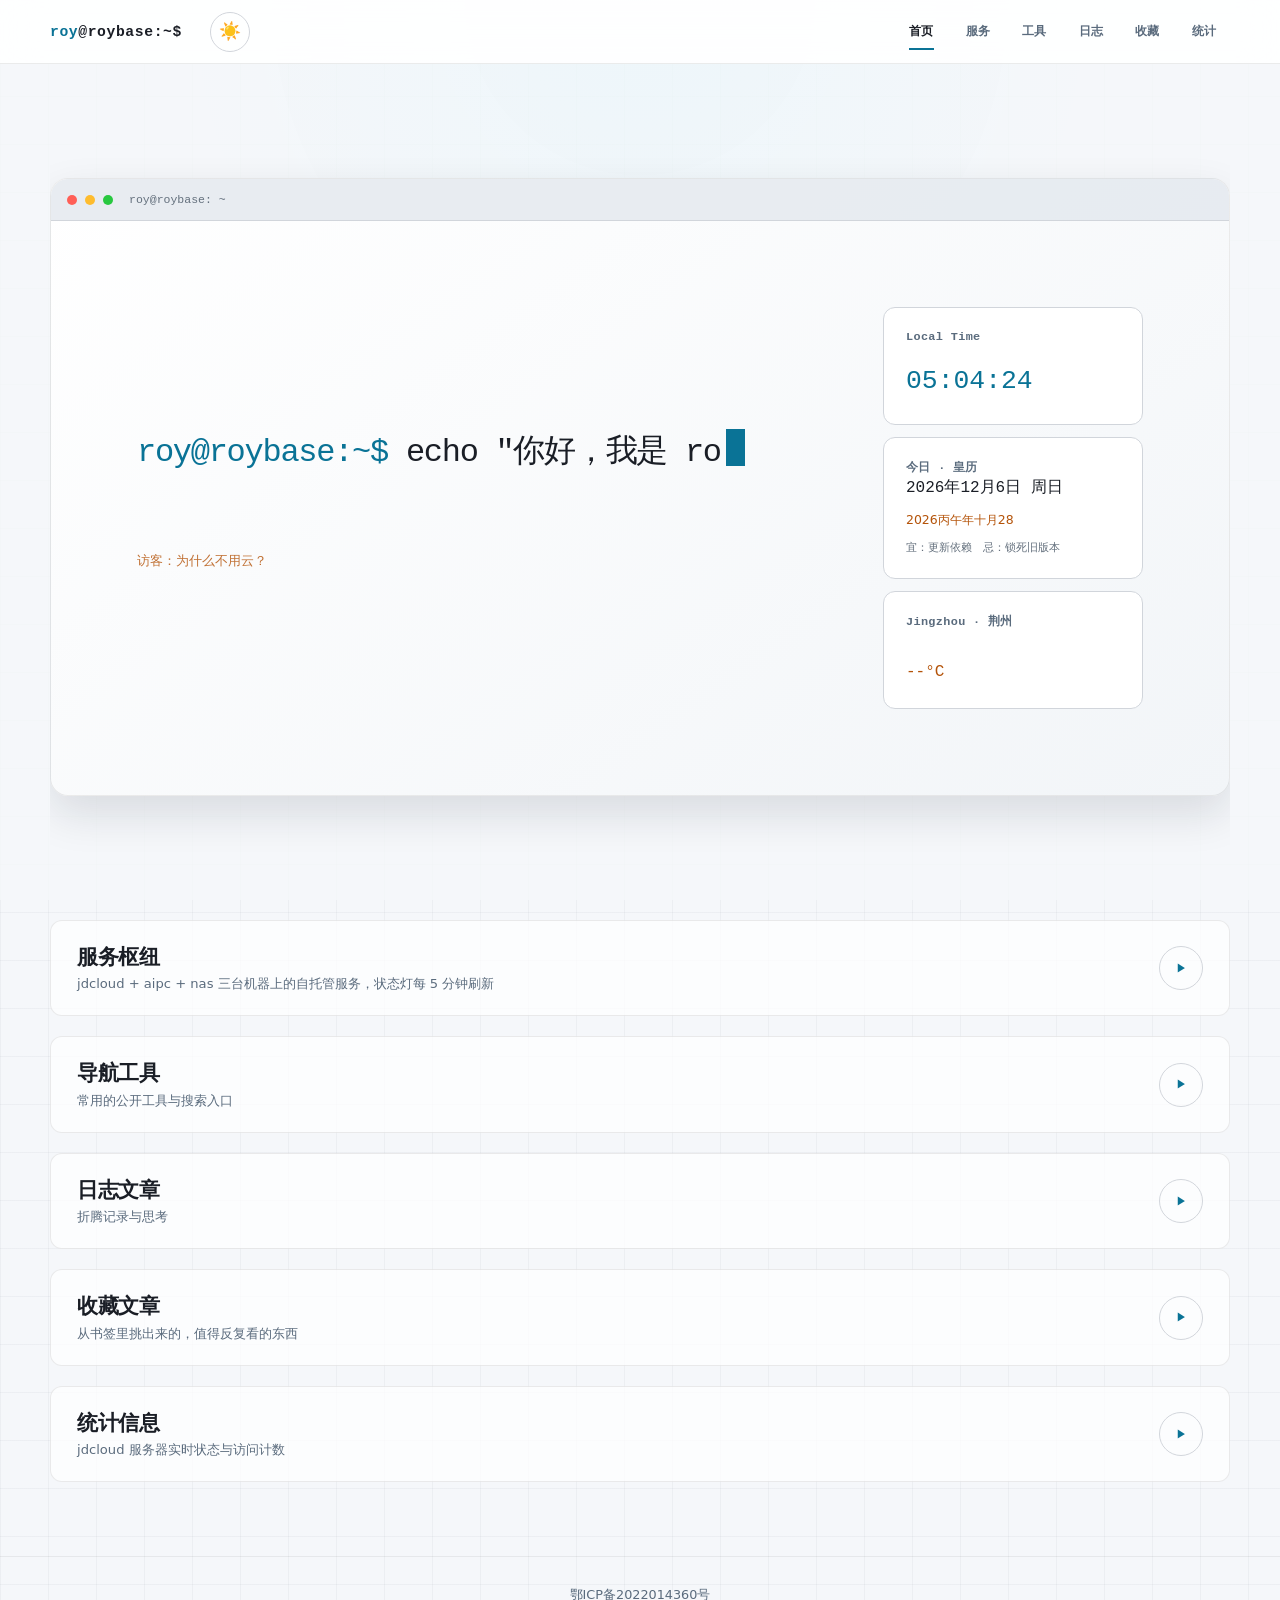
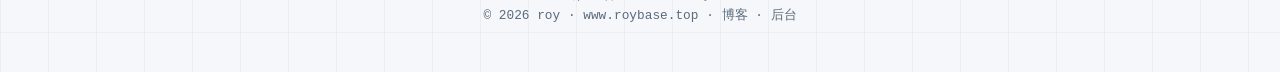
==== commit e9f6ea60: "feat: Hermes 面板公网入口切到 hm.roybase.top（hm.roybase.com 502 弃用）" ====
--- a/index.html
+++ b/index.html
@@ -234,10 +234,10 @@
           <div class="service-group reveal">
             <h3>AI Tools</h3>
             <div class="service-grid">
-              <a class="card service-card" href="https://hm.roybase.com" target="_blank" rel="noopener" data-key="hm">
+              <a class="card service-card" href="https://hm.roybase.top" target="_blank" rel="noopener" data-key="hm">
                 <span class="status-dot"></span><h4>Hermes Agent</h4>
                 <p>AI Agent 面板</p>
-                <span class="svc-url">https://hm.roybase.com</span>
+                <span class="svc-url">https://hm.roybase.top</span>
               </a>
               <a class="card service-card" href="https://claw.roybase.com" target="_blank" rel="noopener" data-key="claw">
                 <span class="status-dot"></span><h4>OpenClaw</h4>
